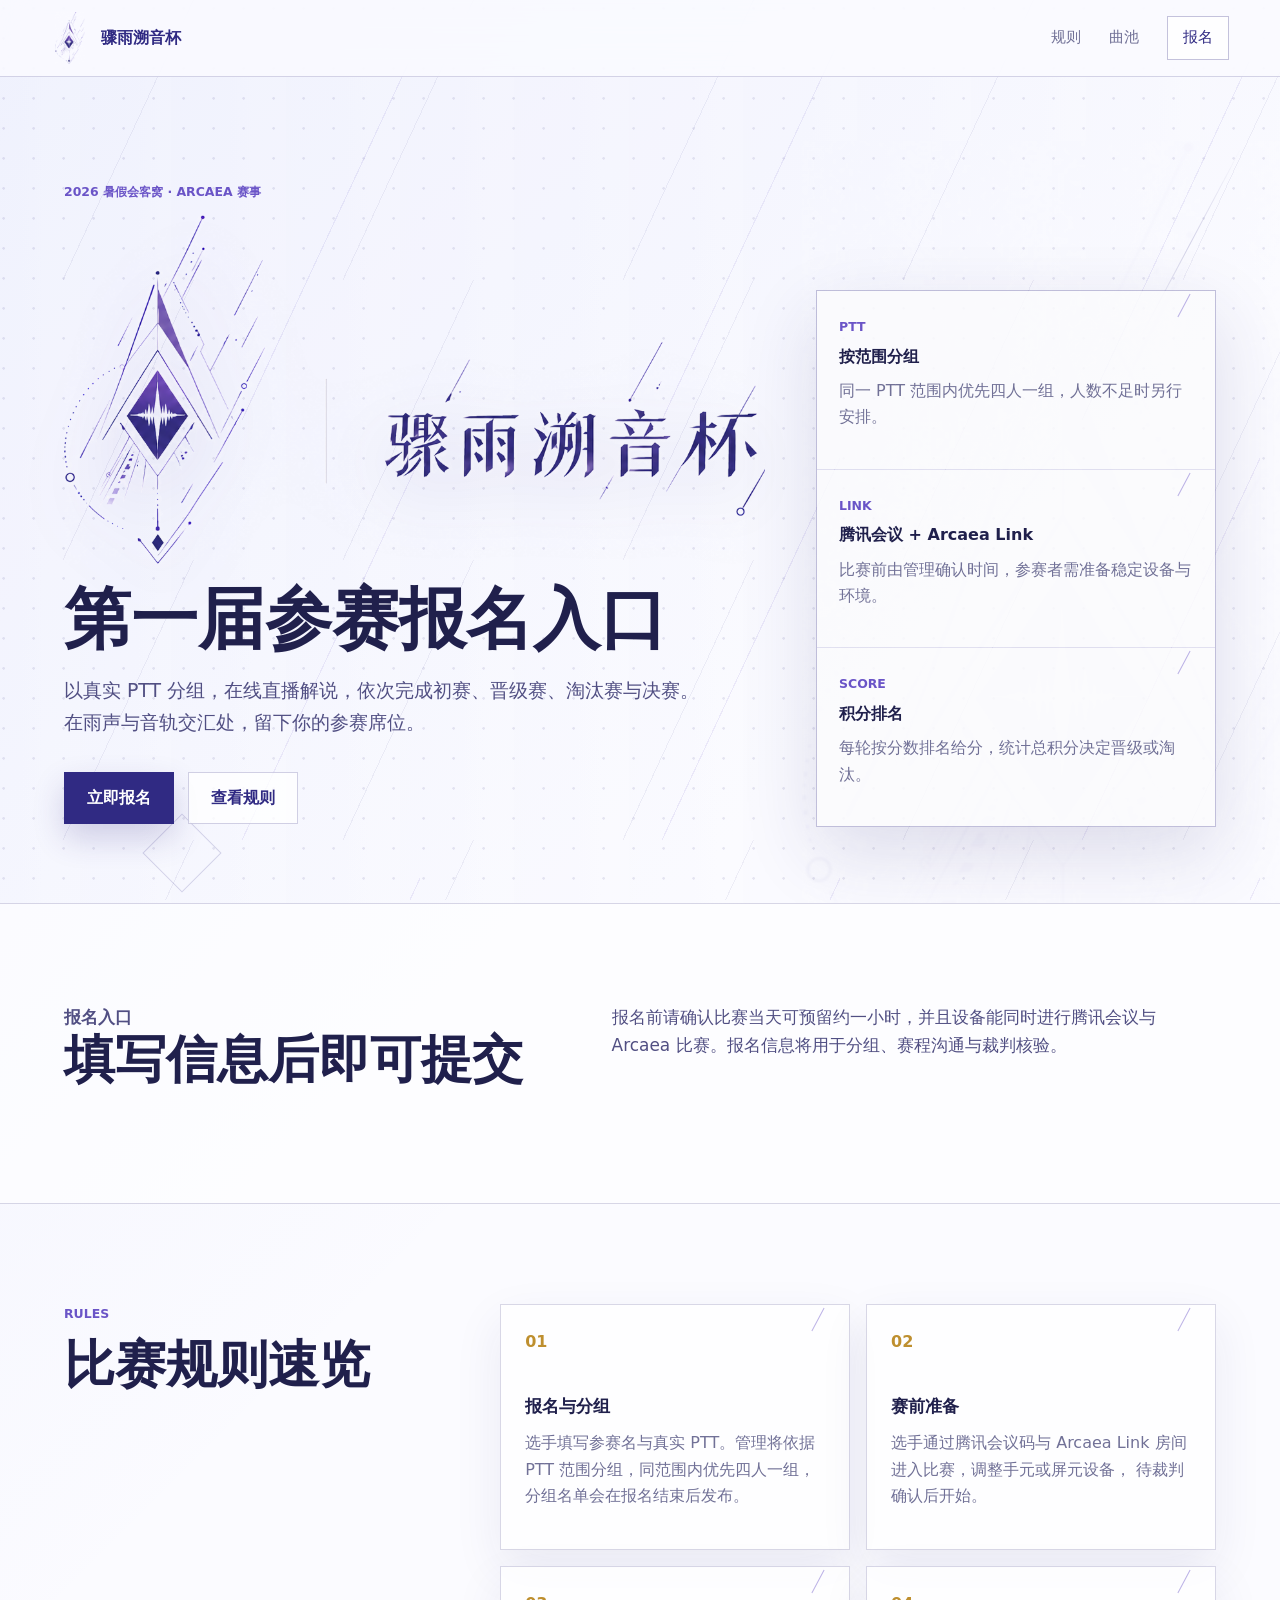
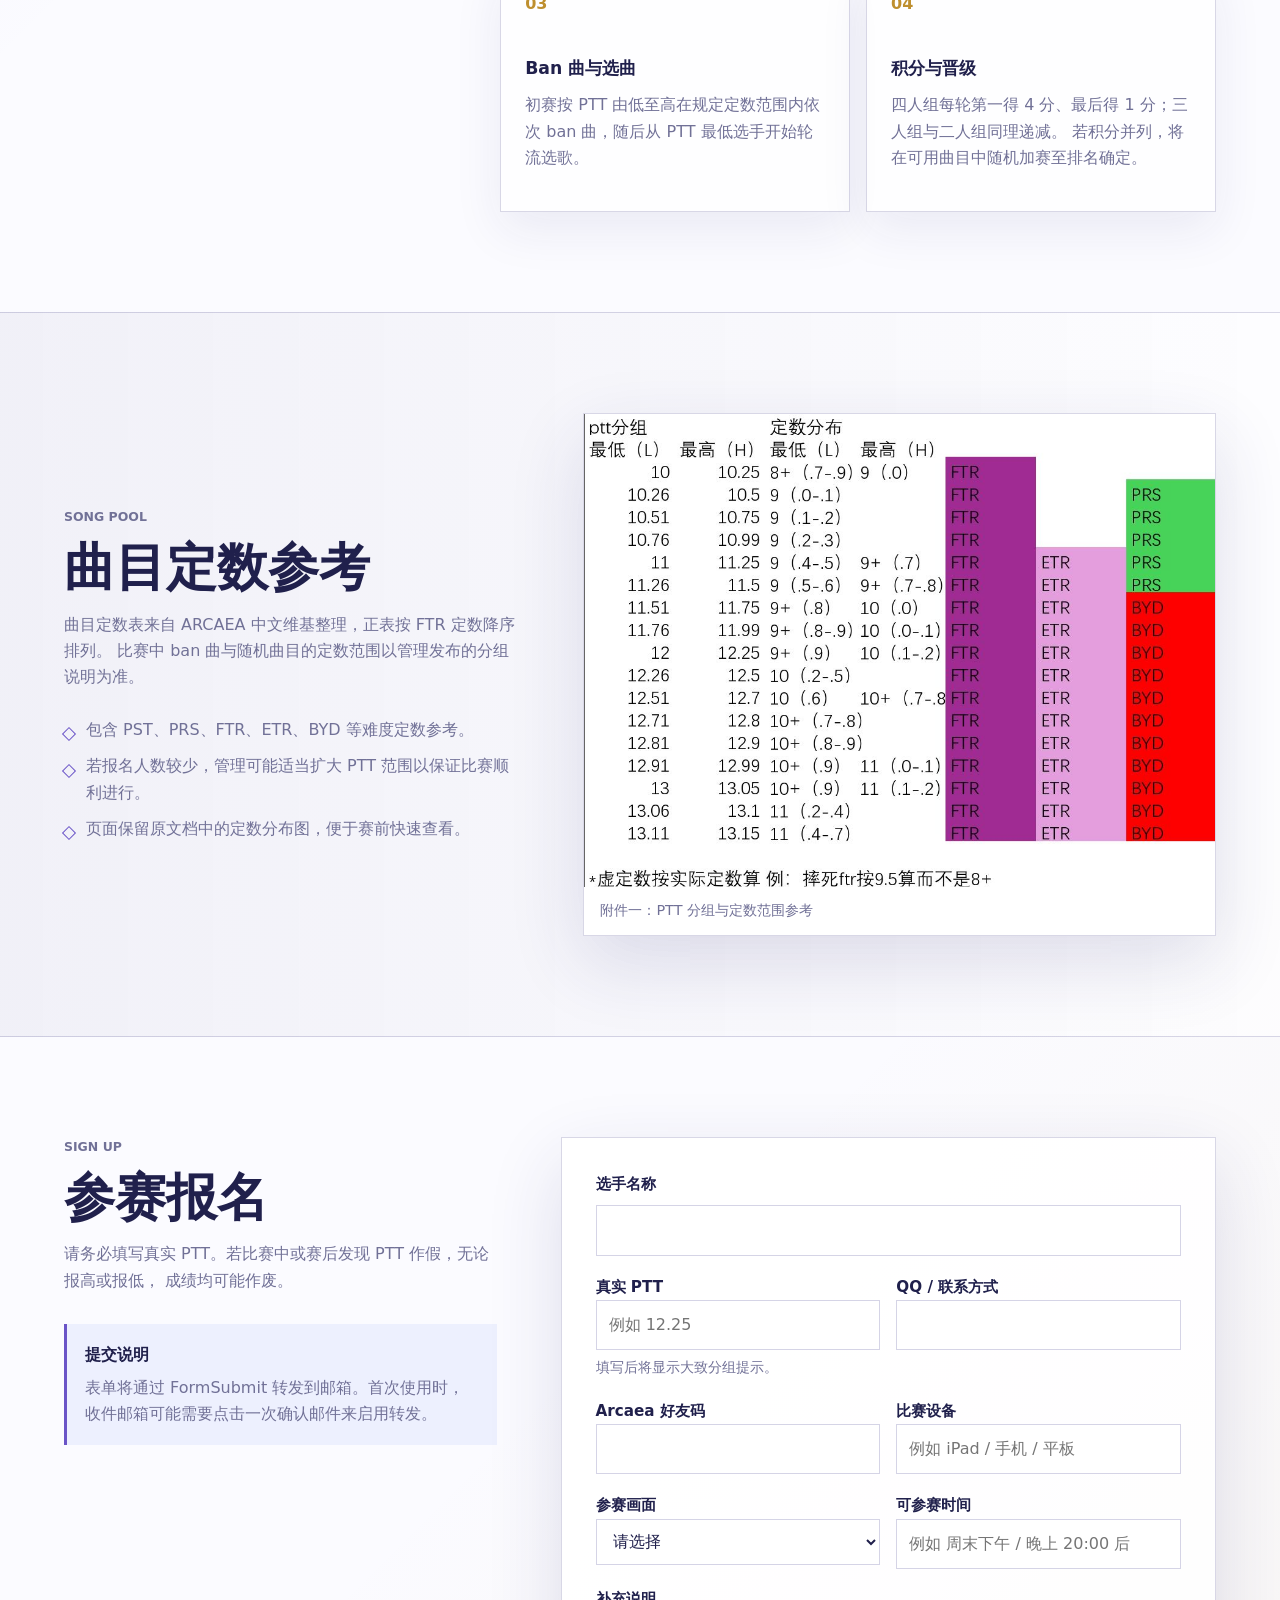
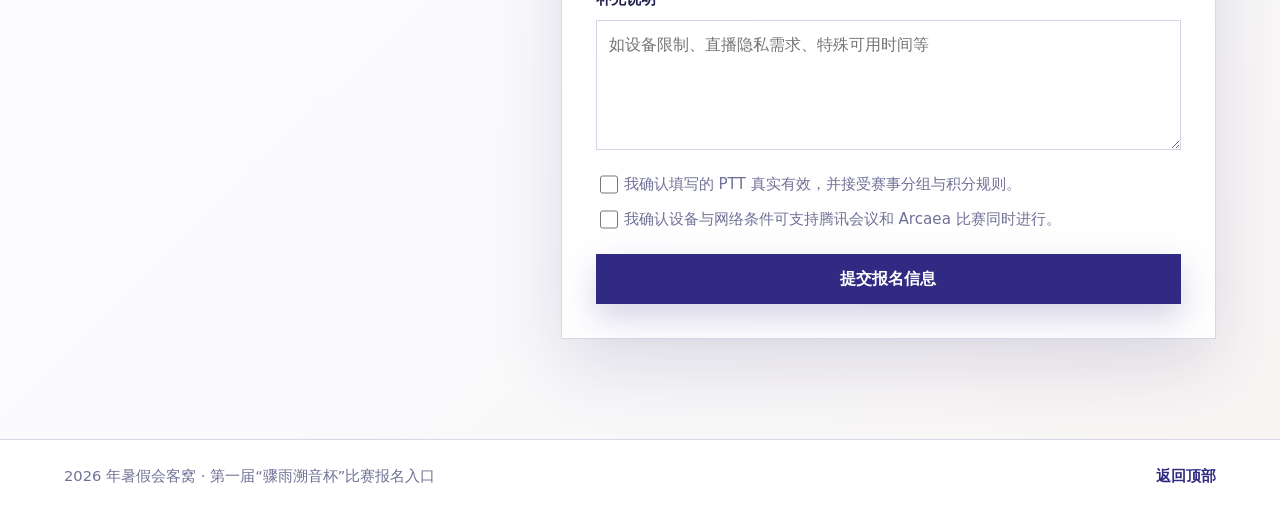
==== index.html @ 4cb79c32 "Build GitHub Pages signup site" ====
<!doctype html>
<html lang="zh-CN">
  <head>
    <meta charset="utf-8" />
    <meta name="viewport" content="width=device-width, initial-scale=1" />
    <meta
      name="description"
      content="2026 年暑假会客窝第一届“骤雨溯音杯”Arcaea 比赛报名入口与规则说明。"
    />
    <title>骤雨溯音杯 | 参赛报名</title>
    <link rel="icon" href="assets/logo-icon.png" />
    <link rel="stylesheet" href="styles.css" />
  </head>
  <body>
    <header class="site-header">
      <a class="brand" href="#top" aria-label="骤雨溯音杯首页">
        <img src="assets/logo-icon.png" alt="" />
        <span>骤雨溯音杯</span>
      </a>
      <nav class="nav" aria-label="页面导航">
        <a href="#rules">规则</a>
        <a href="#pool">曲池</a>
        <a class="nav-cta" href="#signup">报名</a>
      </nav>
    </header>

    <main id="top">
      <section class="hero">
        <div class="hero-backdrop" aria-hidden="true"></div>
        <div class="hero-content">
          <p class="eyebrow">2026 暑假会客窝 · Arcaea 赛事</p>
          <img class="hero-logo" src="assets/logo-main.png" alt="骤雨溯音杯" />
          <h1>第一届参赛报名入口</h1>
          <p class="hero-copy">
            以真实 PTT 分组，在线直播解说，依次完成初赛、晋级赛、淘汰赛与决赛。
            在雨声与音轨交汇处，留下你的参赛席位。
          </p>
          <div class="hero-actions">
            <a class="button primary" href="#signup">立即报名</a>
            <a class="button secondary" href="#rules">查看规则</a>
          </div>
        </div>
        <aside class="hero-panel" aria-label="赛事概要">
          <div>
            <span class="metric">PTT</span>
            <strong>按范围分组</strong>
            <p>同一 PTT 范围内优先四人一组，人数不足时另行安排。</p>
          </div>
          <div>
            <span class="metric">LINK</span>
            <strong>腾讯会议 + Arcaea Link</strong>
            <p>比赛前由管理确认时间，参赛者需准备稳定设备与环境。</p>
          </div>
          <div>
            <span class="metric">SCORE</span>
            <strong>积分排名</strong>
            <p>每轮按分数排名给分，统计总积分决定晋级或淘汰。</p>
          </div>
        </aside>
      </section>

      <section class="section intro" aria-labelledby="about-title">
        <div>
          <p class="section-kicker">报名入口</p>
          <h2 id="about-title">填写信息后即可提交</h2>
        </div>
        <p>
          报名前请确认比赛当天可预留约一小时，并且设备能同时进行腾讯会议与 Arcaea
          比赛。报名信息将用于分组、赛程沟通与裁判核验。
        </p>
      </section>

      <section class="section split" id="rules" aria-labelledby="rules-title">
        <div class="section-heading">
          <p class="section-kicker">Rules</p>
          <h2 id="rules-title">比赛规则速览</h2>
        </div>
        <div class="rule-grid">
          <article class="rule-item">
            <span>01</span>
            <h3>报名与分组</h3>
            <p>
              选手填写参赛名与真实 PTT。管理将依据 PTT 范围分组，同范围内优先四人一组，
              分组名单会在报名结束后发布。
            </p>
          </article>
          <article class="rule-item">
            <span>02</span>
            <h3>赛前准备</h3>
            <p>
              选手通过腾讯会议码与 Arcaea Link 房间进入比赛，调整手元或屏元设备，
              待裁判确认后开始。
            </p>
          </article>
          <article class="rule-item">
            <span>03</span>
            <h3>Ban 曲与选曲</h3>
            <p>
              初赛按 PTT 由低至高在规定定数范围内依次 ban 曲，随后从 PTT 最低选手开始轮流选歌。
            </p>
          </article>
          <article class="rule-item">
            <span>04</span>
            <h3>积分与晋级</h3>
            <p>
              四人组每轮第一得 4 分、最后得 1 分；三人组与二人组同理递减。
              若积分并列，将在可用曲目中随机加赛至排名确定。
            </p>
          </article>
        </div>
      </section>

      <section class="section pool" id="pool" aria-labelledby="pool-title">
        <div class="pool-copy">
          <p class="section-kicker">Song Pool</p>
          <h2 id="pool-title">曲目定数参考</h2>
          <p>
            曲目定数表来自 ARCAEA 中文维基整理，正表按 FTR 定数降序排列。
            比赛中 ban 曲与随机曲目的定数范围以管理发布的分组说明为准。
          </p>
          <ul class="check-list">
            <li>包含 PST、PRS、FTR、ETR、BYD 等难度定数参考。</li>
            <li>若报名人数较少，管理可能适当扩大 PTT 范围以保证比赛顺利进行。</li>
            <li>页面保留原文档中的定数分布图，便于赛前快速查看。</li>
          </ul>
        </div>
        <figure class="chart-frame">
          <img src="assets/rule-chart.jpeg" alt="骤雨溯音杯 PTT 分组与定数分布参考图" />
          <figcaption>附件一：PTT 分组与定数范围参考</figcaption>
        </figure>
      </section>

      <section class="signup-section" id="signup" aria-labelledby="signup-title">
        <div class="signup-copy">
          <p class="section-kicker">Sign Up</p>
          <h2 id="signup-title">参赛报名</h2>
          <p>
            请务必填写真实 PTT。若比赛中或赛后发现 PTT 作假，无论报高或报低，
            成绩均可能作废。
          </p>
          <div class="notice">
            <strong>提交说明</strong>
            <p>
              表单将通过 FormSubmit 转发到邮箱。首次使用时，收件邮箱可能需要点击一次确认邮件来启用转发。
            </p>
          </div>
        </div>

        <form
          class="signup-form"
          action="https://formsubmit.co/kitaresource.com@gmail.com"
          method="POST"
        >
          <input type="hidden" name="_subject" value="骤雨溯音杯参赛报名" />
          <input type="hidden" name="_template" value="table" />
          <input type="hidden" name="_captcha" value="false" />
          <input id="nextUrl" type="hidden" name="_next" value="" />

          <div class="form-row">
            <label for="playerName">选手名称</label>
            <input id="playerName" name="选手名称" autocomplete="nickname" required />
          </div>

          <div class="form-row two-cols">
            <div>
              <label for="ptt">真实 PTT</label>
              <input
                id="ptt"
                name="真实PTT"
                type="number"
                step="0.01"
                min="0"
                max="13"
                placeholder="例如 12.25"
                required
              />
              <p class="field-hint" id="pttHint">填写后将显示大致分组提示。</p>
            </div>
            <div>
              <label for="qq">QQ / 联系方式</label>
              <input id="qq" name="联系方式" autocomplete="tel" required />
            </div>
          </div>

          <div class="form-row two-cols">
            <div>
              <label for="friendCode">Arcaea 好友码</label>
              <input id="friendCode" name="Arcaea好友码" inputmode="numeric" />
            </div>
            <div>
              <label for="device">比赛设备</label>
              <input id="device" name="比赛设备" placeholder="例如 iPad / 手机 / 平板" required />
            </div>
          </div>

          <div class="form-row two-cols">
            <div>
              <label for="capture">参赛画面</label>
              <select id="capture" name="参赛画面" required>
                <option value="">请选择</option>
                <option>手元</option>
                <option>屏元</option>
                <option>手元 + 屏元</option>
                <option>其他</option>
              </select>
            </div>
            <div>
              <label for="availability">可参赛时间</label>
              <input
                id="availability"
                name="可参赛时间"
                placeholder="例如 周末下午 / 晚上 20:00 后"
                required
              />
            </div>
          </div>

          <div class="form-row">
            <label for="message">补充说明</label>
            <textarea
              id="message"
              name="补充说明"
              rows="4"
              placeholder="如设备限制、直播隐私需求、特殊可用时间等"
            ></textarea>
          </div>

          <div class="agreements">
            <label>
              <input type="checkbox" name="确认真实PTT" required />
              <span>我确认填写的 PTT 真实有效，并接受赛事分组与积分规则。</span>
            </label>
            <label>
              <input type="checkbox" name="确认设备条件" required />
              <span>我确认设备与网络条件可支持腾讯会议和 Arcaea 比赛同时进行。</span>
            </label>
          </div>

          <button class="submit-button" type="submit">提交报名信息</button>
        </form>
      </section>
    </main>

    <footer class="footer">
      <p>2026 年暑假会客窝 · 第一届“骤雨溯音杯”比赛报名入口</p>
      <a href="#top">返回顶部</a>
    </footer>

    <script src="script.js"></script>
  </body>
</html>
---- styles.css ----
:root {
  color-scheme: light;
  --paper: #fbfbff;
  --paper-deep: #f1f1fb;
  --ink: #20204c;
  --ink-soft: #514f83;
  --muted: #717197;
  --line: rgba(42, 38, 119, 0.18);
  --violet: #302a83;
  --violet-2: #6a54c7;
  --blue: #536ee8;
  --cyan: #6fb8ff;
  --gold: #be8f2f;
  --white: #ffffff;
  --shadow: 0 26px 70px rgba(45, 40, 110, 0.14);
}

* {
  box-sizing: border-box;
}

html {
  scroll-behavior: smooth;
}

body {
  margin: 0;
  background:
    linear-gradient(135deg, rgba(83, 110, 232, 0.08), transparent 34%),
    linear-gradient(315deg, rgba(190, 143, 47, 0.06), transparent 30%),
    var(--paper);
  color: var(--ink);
  font-family:
    Inter, ui-sans-serif, system-ui, -apple-system, BlinkMacSystemFont, "Segoe UI",
    "Microsoft YaHei", sans-serif;
  line-height: 1.65;
}

body::before {
  content: "";
  position: fixed;
  inset: 0;
  z-index: -2;
  background-image:
    linear-gradient(115deg, transparent 0 47%, rgba(48, 42, 131, 0.08) 47% 47.25%, transparent 47.25%),
    linear-gradient(115deg, transparent 0 71%, rgba(106, 84, 199, 0.12) 71% 71.2%, transparent 71.2%),
    radial-gradient(circle at 12% 28%, rgba(48, 42, 131, 0.12) 0 1px, transparent 1.6px);
  background-size: 280px 280px, 420px 420px, 30px 30px;
  pointer-events: none;
}

a {
  color: inherit;
  text-decoration: none;
}

img {
  display: block;
  max-width: 100%;
}

.site-header {
  position: sticky;
  top: 0;
  z-index: 20;
  display: flex;
  align-items: center;
  justify-content: space-between;
  gap: 20px;
  min-height: 74px;
  padding: 12px clamp(18px, 4vw, 58px);
  border-bottom: 1px solid var(--line);
  background: rgba(251, 251, 255, 0.84);
  backdrop-filter: blur(18px);
}

.brand,
.nav,
.hero-actions,
.footer {
  display: flex;
  align-items: center;
}

.brand {
  gap: 12px;
  font-weight: 800;
  color: var(--violet);
}

.brand img {
  width: 38px;
  height: 52px;
  object-fit: contain;
}

.nav {
  gap: clamp(14px, 3vw, 28px);
  color: var(--muted);
  font-size: 0.95rem;
}

.nav a {
  transition:
    color 160ms ease,
    border-color 160ms ease;
}

.nav a:hover {
  color: var(--violet);
}

.nav-cta {
  padding: 8px 15px;
  border: 1px solid rgba(48, 42, 131, 0.28);
  color: var(--violet);
  background: rgba(255, 255, 255, 0.62);
}

.hero {
  position: relative;
  display: grid;
  grid-template-columns: minmax(0, 1fr) minmax(280px, 400px);
  gap: clamp(24px, 4vw, 56px);
  min-height: calc(100vh - 74px);
  padding: clamp(54px, 8vw, 104px) clamp(18px, 5vw, 76px) clamp(42px, 7vw, 76px);
  overflow: hidden;
}

.hero::before,
.hero::after {
  content: "";
  position: absolute;
  pointer-events: none;
}

.hero::before {
  right: 7vw;
  top: 58px;
  width: 1px;
  height: 220px;
  background: linear-gradient(transparent, rgba(48, 42, 131, 0.24), transparent);
  transform: rotate(28deg);
}

.hero::after {
  left: 12vw;
  bottom: 22px;
  width: 54px;
  height: 54px;
  border: 1px solid rgba(48, 42, 131, 0.18);
  transform: rotate(45deg);
}

.hero-backdrop {
  position: absolute;
  inset: 0;
  background:
    linear-gradient(90deg, rgba(251, 251, 255, 0.72), rgba(251, 251, 255, 0.94)),
    url("assets/logo-icon.png");
  background-repeat: no-repeat;
  background-size: auto, min(46vw, 560px);
  background-position: center, right -82px top 64px;
  opacity: 0.2;
}

.hero-content,
.hero-panel {
  position: relative;
  z-index: 1;
}

.hero-content {
  align-self: center;
  max-width: 880px;
}

.hero-logo {
  width: min(720px, 100%);
  margin: 10px 0 22px;
  filter: drop-shadow(0 20px 34px rgba(48, 42, 131, 0.12));
}

.eyebrow,
.section-kicker,
.metric {
  color: var(--violet-2);
  font-size: 0.78rem;
  font-weight: 800;
  letter-spacing: 0;
  text-transform: uppercase;
}

h1,
h2,
h3,
p {
  margin-top: 0;
}

h1 {
  max-width: 900px;
  margin-bottom: 22px;
  color: var(--ink);
  font-size: clamp(2.45rem, 5.2vw, 5rem);
  line-height: 1.02;
  letter-spacing: 0;
}

h2 {
  margin-bottom: 16px;
  color: var(--ink);
  font-size: clamp(2rem, 4vw, 3.25rem);
  line-height: 1.08;
  letter-spacing: 0;
}

h3 {
  margin-bottom: 10px;
  color: var(--ink);
  font-size: 1.08rem;
}

.hero-copy {
  max-width: 650px;
  color: var(--ink-soft);
  font-size: clamp(1rem, 2vw, 1.18rem);
}

.hero-actions {
  flex-wrap: wrap;
  gap: 14px;
  margin-top: 34px;
}

.button,
.submit-button {
  display: inline-flex;
  align-items: center;
  justify-content: center;
  min-height: 48px;
  padding: 12px 22px;
  border: 1px solid transparent;
  font: inherit;
  font-weight: 800;
  cursor: pointer;
}

.button.primary,
.submit-button {
  background: var(--violet);
  color: var(--white);
  box-shadow: 0 14px 32px rgba(48, 42, 131, 0.2);
}

.button.secondary {
  border-color: rgba(48, 42, 131, 0.22);
  color: var(--violet);
  background: rgba(255, 255, 255, 0.78);
}

.hero-panel {
  align-self: end;
  display: grid;
  gap: 1px;
  overflow: hidden;
  border: 1px solid var(--line);
  background: rgba(48, 42, 131, 0.12);
  box-shadow: var(--shadow);
}

.hero-panel div {
  position: relative;
  padding: 22px;
  background: rgba(255, 255, 255, 0.84);
}

.hero-panel div::after,
.rule-item::after {
  content: "";
  position: absolute;
  right: 18px;
  top: 14px;
  width: 26px;
  height: 1px;
  background: var(--violet-2);
  transform: rotate(118deg);
  opacity: 0.45;
}

.hero-panel strong {
  display: block;
  margin: 4px 0 8px;
}

.hero-panel p,
.rule-item p,
.pool-copy p,
.signup-copy p,
.intro p,
.footer {
  color: var(--muted);
}

.section,
.signup-section {
  padding: clamp(56px, 8vw, 100px) clamp(18px, 5vw, 76px);
}

.intro {
  display: grid;
  grid-template-columns: minmax(220px, 0.8fr) minmax(280px, 1fr);
  gap: clamp(24px, 5vw, 72px);
  align-items: start;
  border-top: 1px solid var(--line);
  border-bottom: 1px solid var(--line);
  background: rgba(255, 255, 255, 0.58);
}

.intro p {
  max-width: 760px;
  margin-bottom: 0;
  color: var(--ink-soft);
  font-size: 1.06rem;
}

.split {
  display: grid;
  grid-template-columns: minmax(220px, 0.52fr) minmax(300px, 1fr);
  gap: clamp(28px, 5vw, 70px);
}

.section-heading {
  position: sticky;
  top: 102px;
  align-self: start;
}

.rule-grid {
  display: grid;
  grid-template-columns: repeat(2, minmax(0, 1fr));
  gap: 16px;
}

.rule-item {
  position: relative;
  min-height: 220px;
  padding: 24px;
  border: 1px solid var(--line);
  background: rgba(255, 255, 255, 0.78);
  box-shadow: 0 18px 46px rgba(42, 38, 119, 0.08);
}

.rule-item span {
  display: inline-block;
  margin-bottom: 36px;
  color: var(--gold);
  font-weight: 900;
}

.pool {
  display: grid;
  grid-template-columns: minmax(260px, 0.72fr) minmax(320px, 1fr);
  gap: clamp(28px, 5vw, 70px);
  align-items: center;
  border-block: 1px solid var(--line);
  background:
    linear-gradient(90deg, rgba(48, 42, 131, 0.06), transparent),
    rgba(255, 255, 255, 0.52);
}

.check-list {
  display: grid;
  gap: 10px;
  margin: 26px 0 0;
  padding: 0;
  list-style: none;
}

.check-list li {
  position: relative;
  padding-left: 22px;
  color: var(--muted);
}

.check-list li::before {
  content: "";
  position: absolute;
  top: 0.78em;
  left: 0;
  width: 8px;
  height: 8px;
  border: 1px solid var(--violet-2);
  transform: rotate(45deg);
}

.chart-frame {
  margin: 0;
  border: 1px solid var(--line);
  background: var(--white);
  box-shadow: var(--shadow);
}

.chart-frame img {
  width: 100%;
  aspect-ratio: 4 / 3;
  object-fit: cover;
}

.chart-frame figcaption {
  padding: 12px 16px;
  color: var(--muted);
  font-size: 0.9rem;
}

.signup-section {
  display: grid;
  grid-template-columns: minmax(260px, 0.66fr) minmax(320px, 1fr);
  gap: clamp(28px, 5vw, 70px);
  align-items: start;
}

.signup-copy {
  position: sticky;
  top: 102px;
}

.notice {
  margin-top: 30px;
  padding: 18px;
  border-left: 3px solid var(--violet-2);
  background: rgba(83, 110, 232, 0.08);
}

.notice p {
  margin: 6px 0 0;
}

.signup-form {
  display: grid;
  gap: 18px;
  padding: clamp(20px, 4vw, 34px);
  border: 1px solid var(--line);
  background: rgba(255, 255, 255, 0.86);
  box-shadow: var(--shadow);
}

.form-row {
  display: grid;
  gap: 8px;
}

.two-cols {
  grid-template-columns: repeat(2, minmax(0, 1fr));
  gap: 16px;
}

label {
  color: var(--ink);
  font-size: 0.95rem;
  font-weight: 800;
}

input,
select,
textarea {
  width: 100%;
  min-height: 46px;
  border: 1px solid rgba(48, 42, 131, 0.2);
  background: rgba(255, 255, 255, 0.84);
  color: var(--ink);
  font: inherit;
  padding: 11px 12px;
  outline: none;
  border-radius: 0;
}

textarea {
  resize: vertical;
}

input:focus,
select:focus,
textarea:focus {
  border-color: var(--violet-2);
  box-shadow: 0 0 0 3px rgba(106, 84, 199, 0.13);
}

.field-hint {
  margin: 6px 0 0;
  min-height: 22px;
  color: var(--muted);
  font-size: 0.88rem;
}

.agreements {
  display: grid;
  gap: 10px;
  padding: 4px 0;
}

.agreements label {
  display: grid;
  grid-template-columns: 18px minmax(0, 1fr);
  gap: 10px;
  color: var(--muted);
  font-weight: 500;
}

.agreements input {
  min-height: 18px;
  margin-top: 3px;
  accent-color: var(--violet);
}

.submit-button {
  width: 100%;
  border: 0;
}

.footer {
  justify-content: space-between;
  gap: 20px;
  padding: 24px clamp(18px, 5vw, 76px);
  border-top: 1px solid var(--line);
  background: var(--white);
  font-size: 0.92rem;
}

.footer p {
  margin: 0;
}

.footer a {
  color: var(--violet);
  font-weight: 800;
}

@media (max-width: 900px) {
  .hero,
  .intro,
  .split,
  .pool,
  .signup-section {
    grid-template-columns: 1fr;
  }

  .hero {
    min-height: auto;
  }

  .section-heading,
  .signup-copy {
    position: static;
  }
}

@media (max-width: 640px) {
  .site-header {
    align-items: flex-start;
    flex-direction: column;
  }

  .nav {
    width: 100%;
    justify-content: space-between;
  }

  .rule-grid,
  .two-cols {
    grid-template-columns: 1fr;
  }

  .hero-logo {
    width: 100%;
    max-width: 520px;
  }

  h1 {
    font-size: 2.55rem;
  }

  .footer {
    align-items: flex-start;
    flex-direction: column;
  }
}
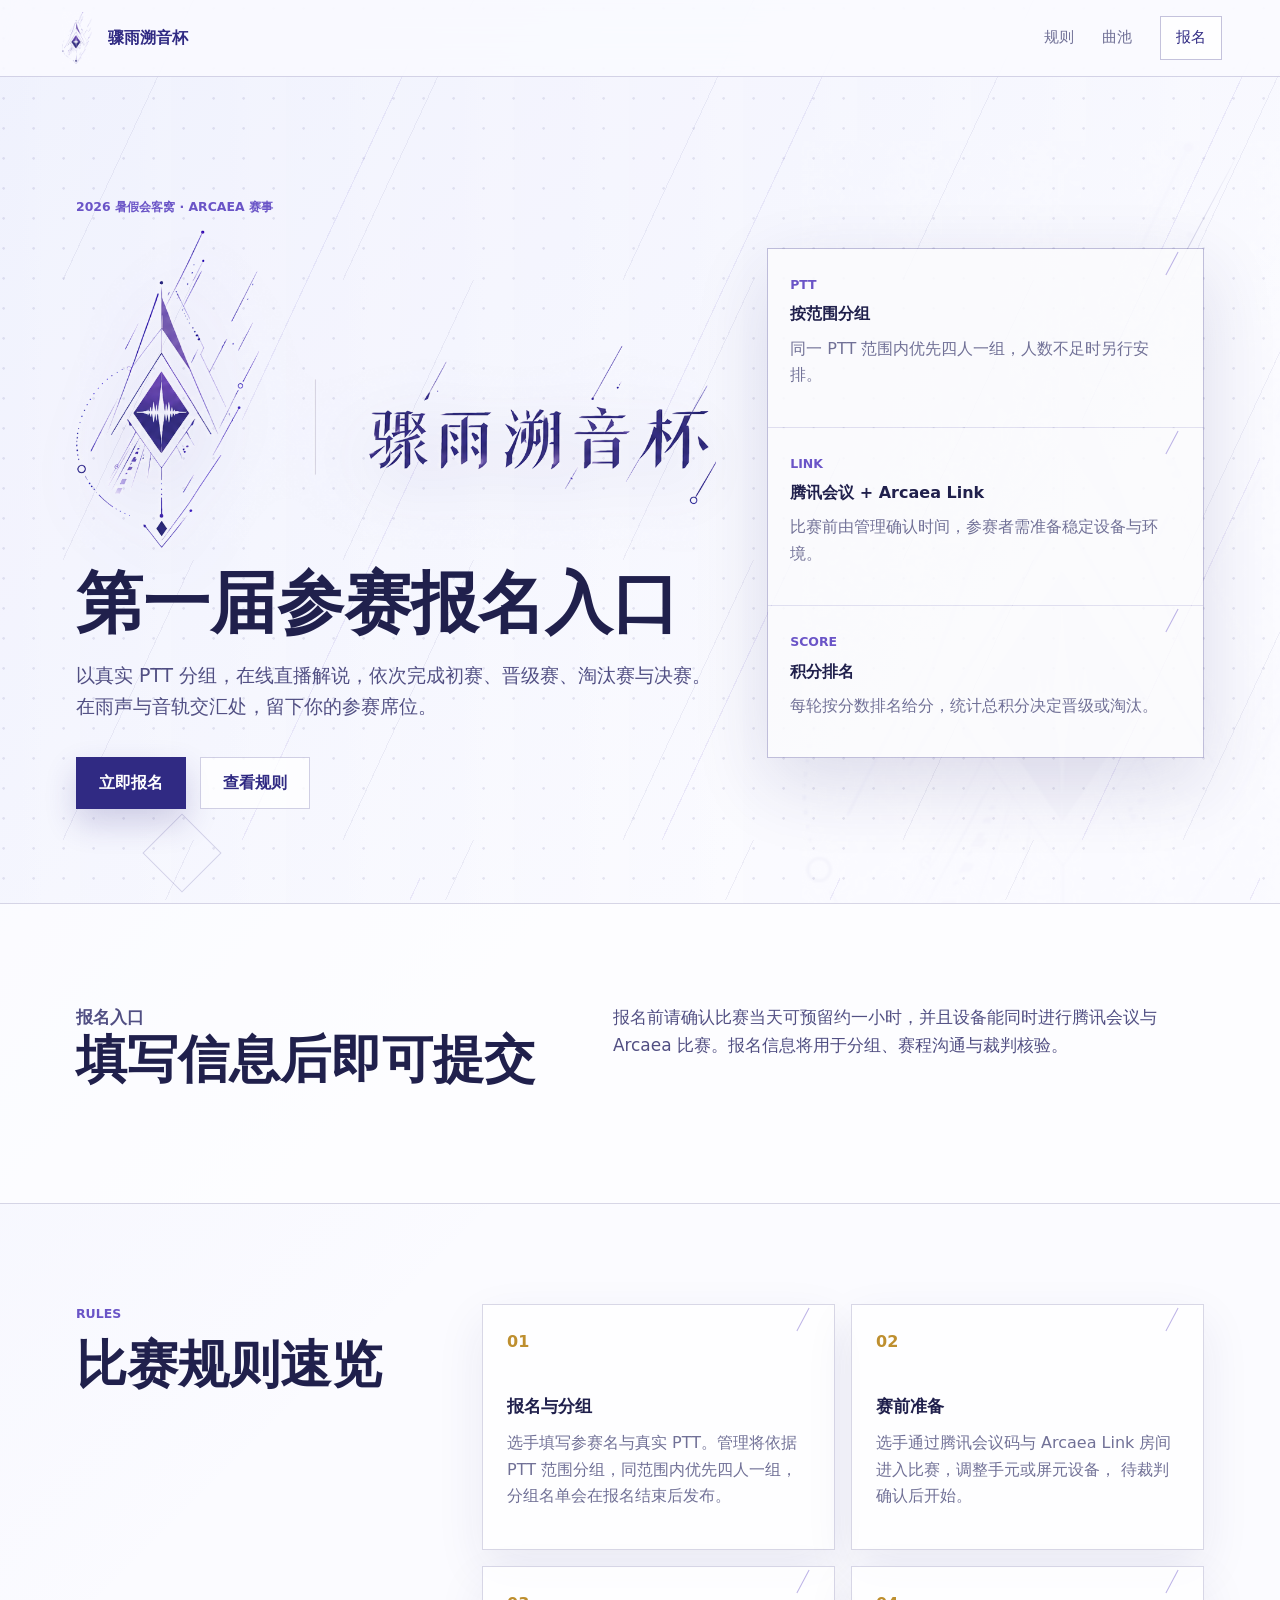
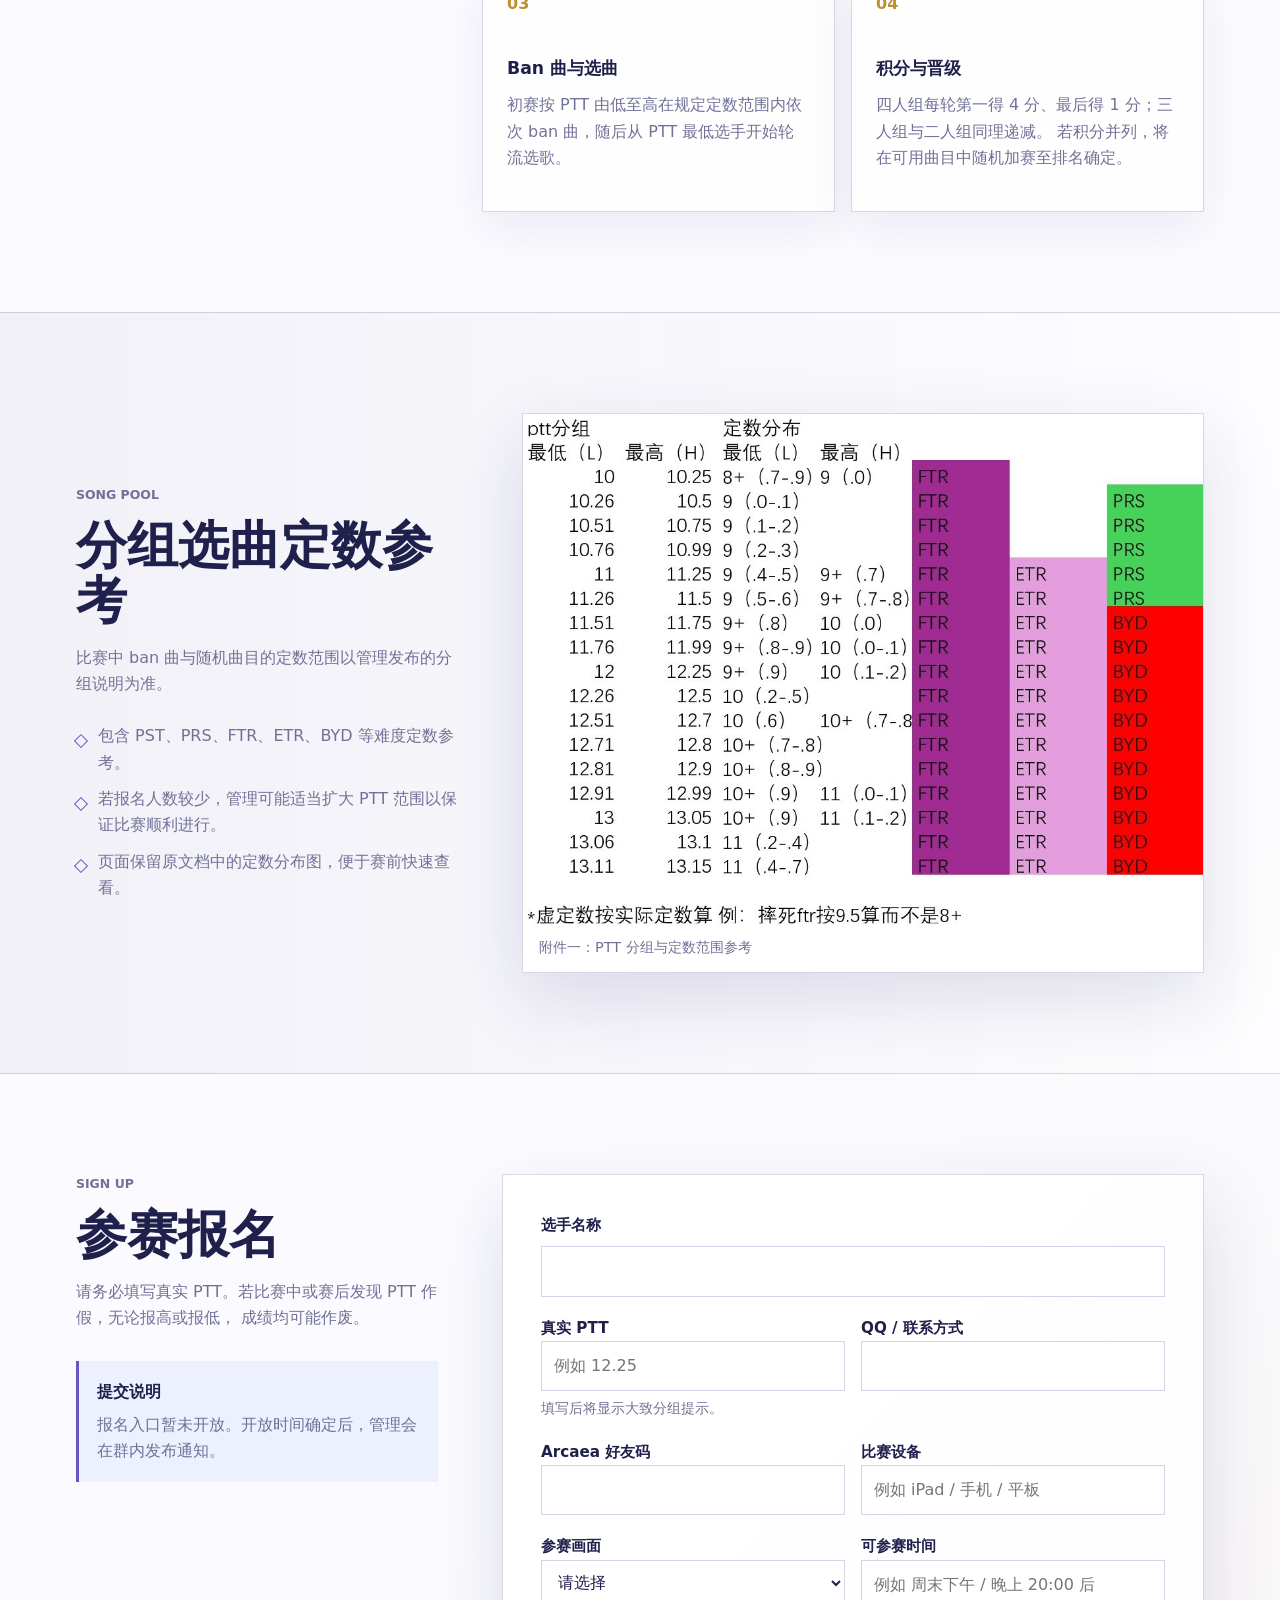
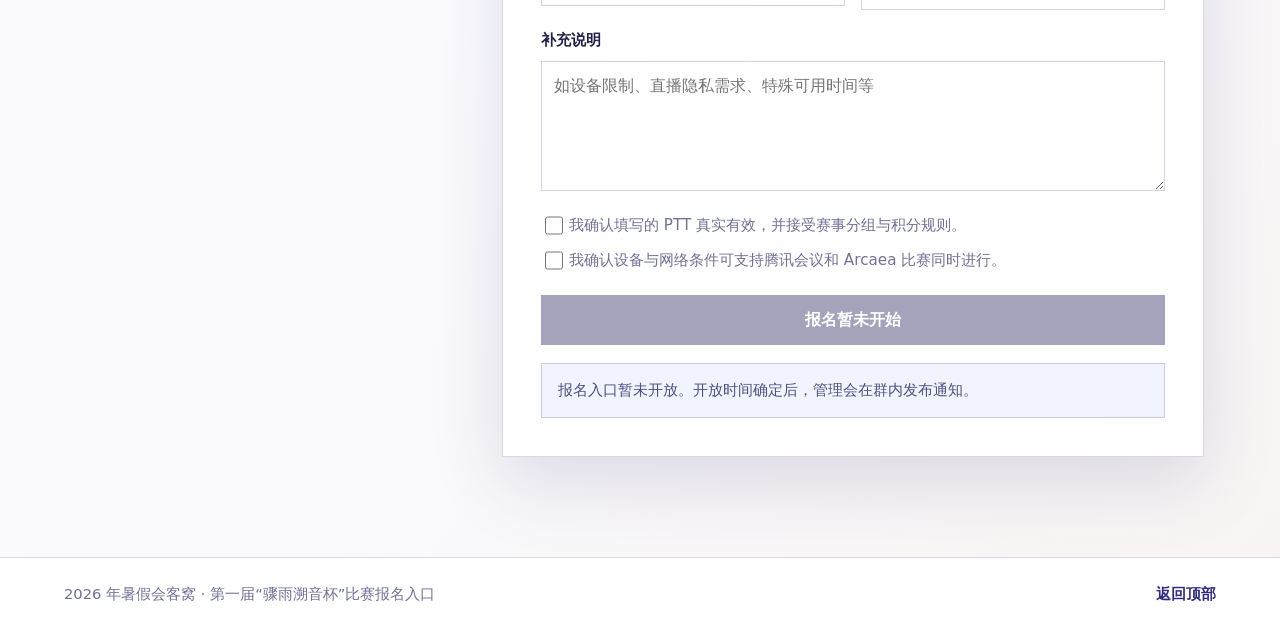
==== commit af8cc311: "Pause signup form" ====
--- a/index.html
+++ b/index.html
@@ -113,9 +113,8 @@
       <section class="section pool" id="pool" aria-labelledby="pool-title">
         <div class="pool-copy">
           <p class="section-kicker">Song Pool</p>
-          <h2 id="pool-title">曲目定数参考</h2>
+          <h2 id="pool-title">分组选曲定数参考</h2>
           <p>
-            曲目定数表来自 ARCAEA 中文维基整理，正表按 FTR 定数降序排列。
             比赛中 ban 曲与随机曲目的定数范围以管理发布的分组说明为准。
           </p>
           <ul class="check-list">
@@ -141,20 +140,16 @@
           <div class="notice">
             <strong>提交说明</strong>
             <p>
-              表单将通过 FormSubmit 转发到邮箱。首次使用时，收件邮箱可能需要点击一次确认邮件来启用转发。
+              报名入口暂未开放。开放时间确定后，管理会在群内发布通知。
             </p>
           </div>
         </div>
 
         <form
           class="signup-form"
-          action="https://formsubmit.co/kitaresource.com@gmail.com"
           method="POST"
+          aria-disabled="true"
         >
-          <input type="hidden" name="_subject" value="骤雨溯音杯参赛报名" />
-          <input type="hidden" name="_template" value="table" />
-          <input type="hidden" name="_captcha" value="false" />
-          <input id="nextUrl" type="hidden" name="_next" value="" />
 
           <div class="form-row">
             <label for="playerName">选手名称</label>
@@ -236,7 +231,10 @@
             </label>
           </div>
 
-          <button class="submit-button" type="submit">提交报名信息</button>
+          <button class="submit-button is-disabled" type="button" disabled>报名暂未开始</button>
+          <div class="form-status show" role="status" aria-live="polite">
+            报名入口暂未开放。开放时间确定后，管理会在群内发布通知。
+          </div>
         </form>
       </section>
     </main>
--- a/styles.css
+++ b/styles.css
@@ -518,6 +518,92 @@
   border: 0;
 }
 
+.submit-button:disabled {
+  cursor: not-allowed;
+  opacity: 0.78;
+}
+
+.submit-button.is-disabled {
+  background: #8b89a8;
+  box-shadow: none;
+}
+
+.form-status {
+  display: none;
+  padding: 14px 16px;
+  border: 1px solid rgba(48, 42, 131, 0.2);
+  background: rgba(83, 110, 232, 0.08);
+  color: var(--ink-soft);
+  font-size: 0.92rem;
+}
+
+.form-status.show {
+  display: block;
+}
+
+.form-status.success {
+  border-color: rgba(44, 137, 88, 0.24);
+  background: rgba(82, 174, 118, 0.1);
+  color: #255b3d;
+}
+
+.form-status.error {
+  border-color: rgba(190, 143, 47, 0.32);
+  background: rgba(190, 143, 47, 0.1);
+}
+
+.form-status a {
+  color: var(--violet);
+  font-weight: 800;
+  text-decoration: underline;
+  text-underline-offset: 3px;
+}
+
+@media (min-width: 1180px) {
+  .site-header {
+    padding-inline: max(58px, calc((100vw - 1360px) / 2 + 58px));
+  }
+
+  .hero,
+  .section,
+  .signup-section {
+    padding-left: max(76px, calc((100vw - 1360px) / 2 + 76px));
+    padding-right: max(76px, calc((100vw - 1360px) / 2 + 76px));
+  }
+
+  .hero {
+    grid-template-columns: minmax(640px, 1.08fr) minmax(380px, 460px);
+    align-items: center;
+  }
+
+  .hero-panel {
+    align-self: center;
+  }
+
+  .split {
+    grid-template-columns: minmax(300px, 420px) minmax(680px, 860px);
+    justify-content: center;
+  }
+
+  .pool {
+    grid-template-columns: minmax(340px, 430px) minmax(640px, 820px);
+    justify-content: center;
+  }
+
+  .signup-section {
+    grid-template-columns: minmax(320px, 420px) minmax(660px, 820px);
+    justify-content: center;
+  }
+
+  .signup-form {
+    padding: 38px;
+  }
+
+  .footer {
+    padding-inline: max(76px, calc((100vw - 1360px) / 2 + 76px));
+  }
+}
+
 .footer {
   justify-content: space-between;
   gap: 20px;
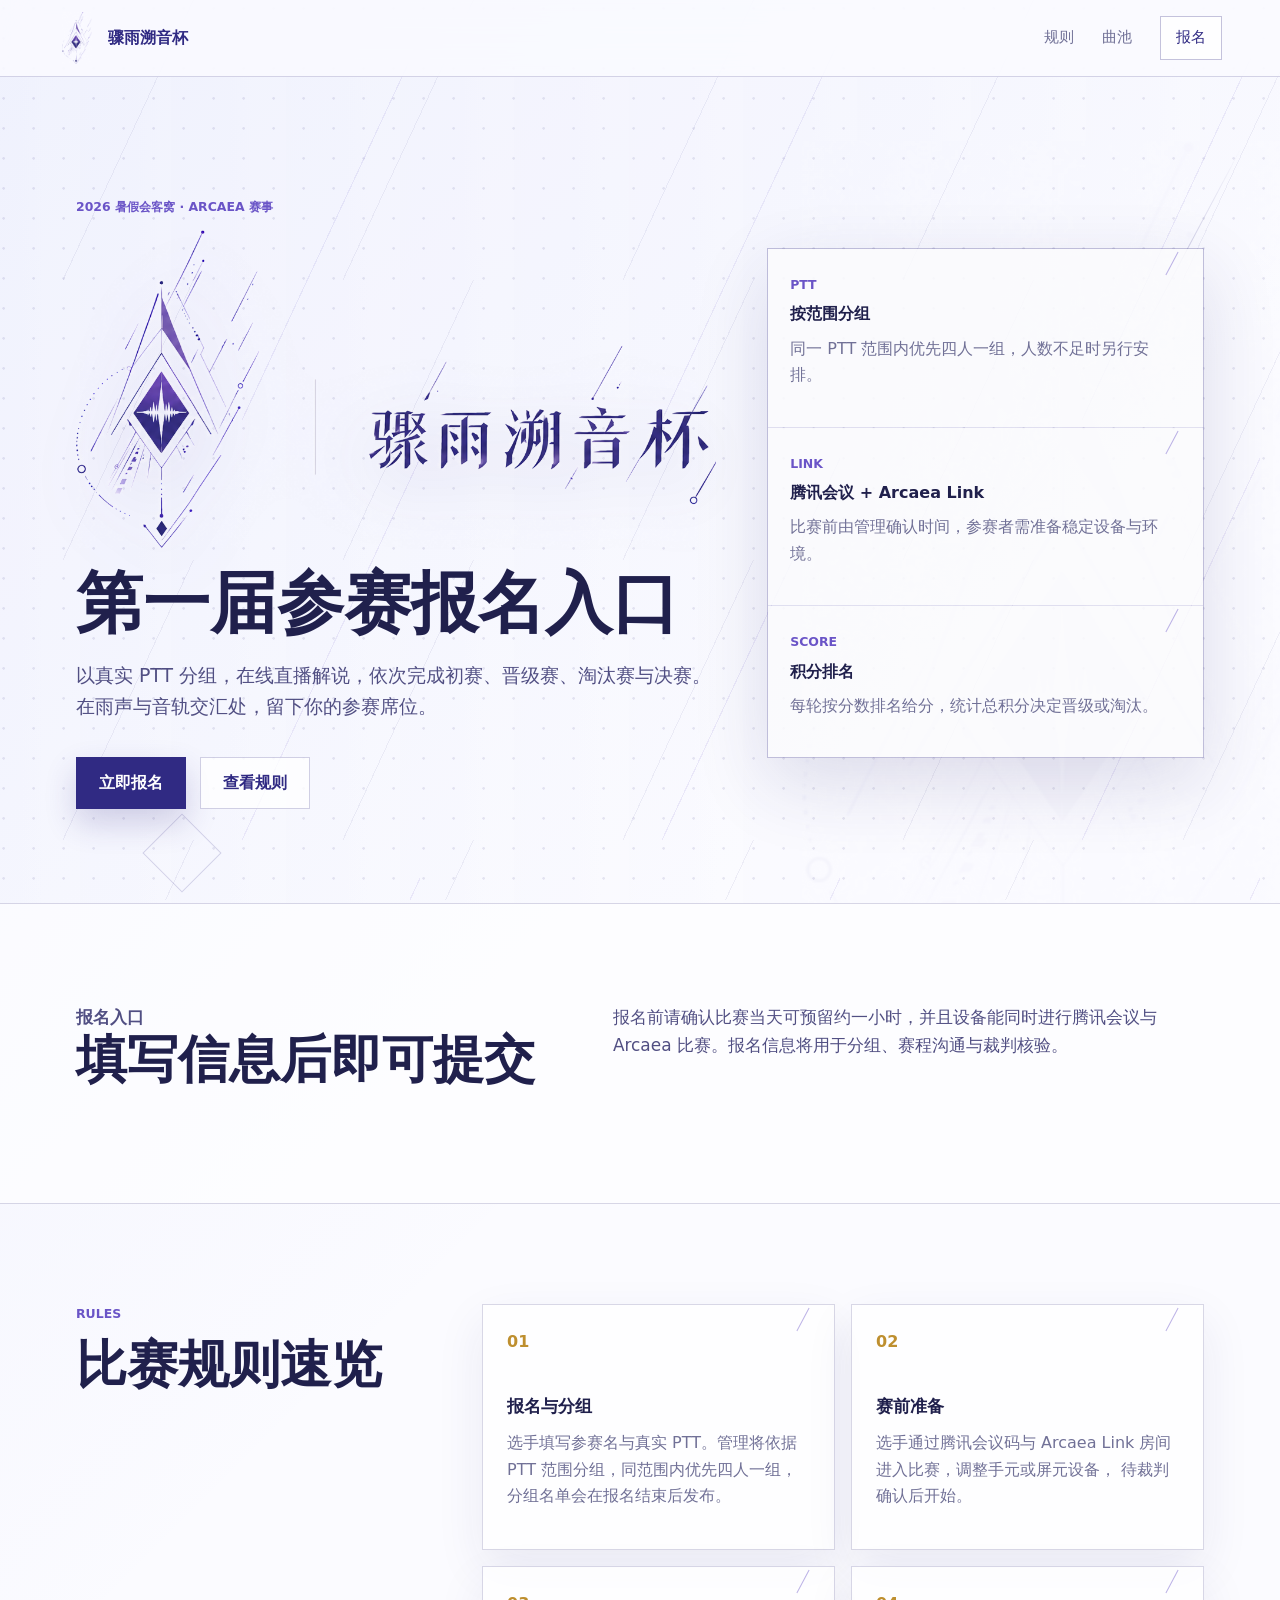
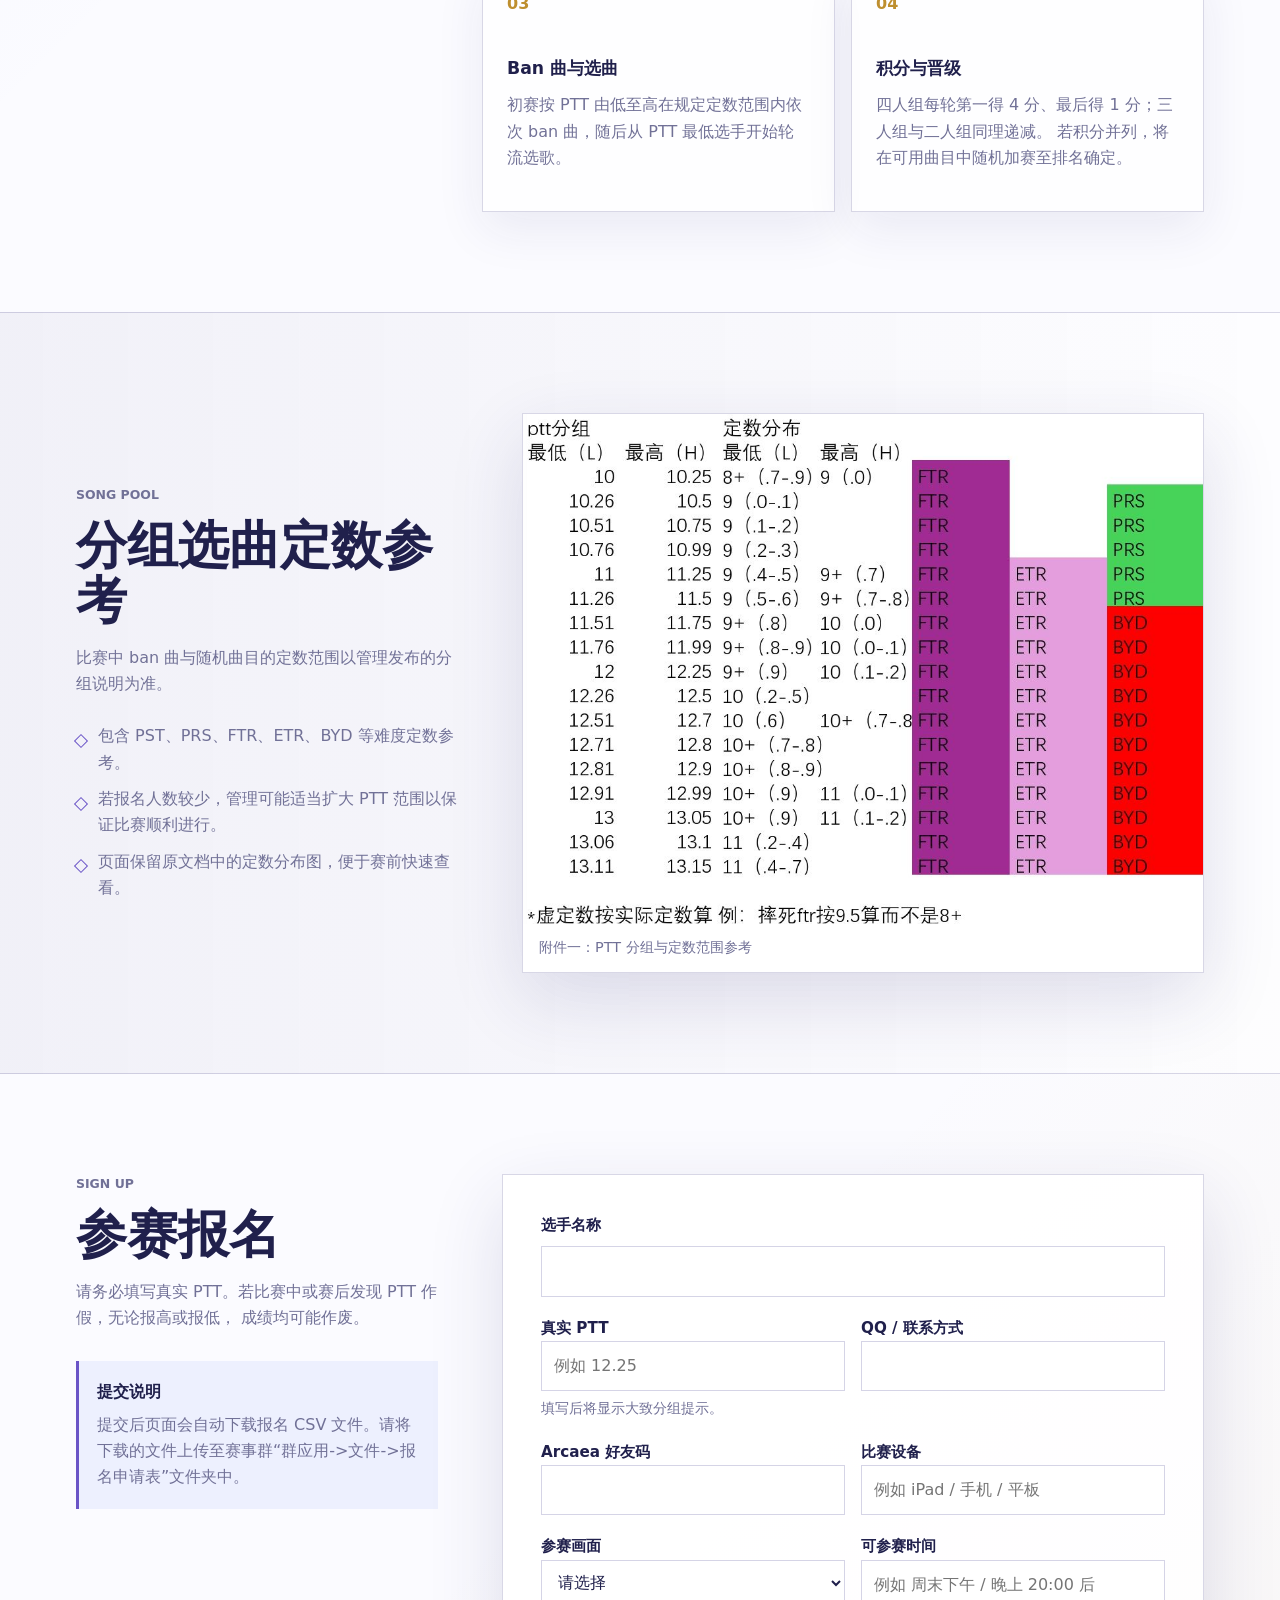
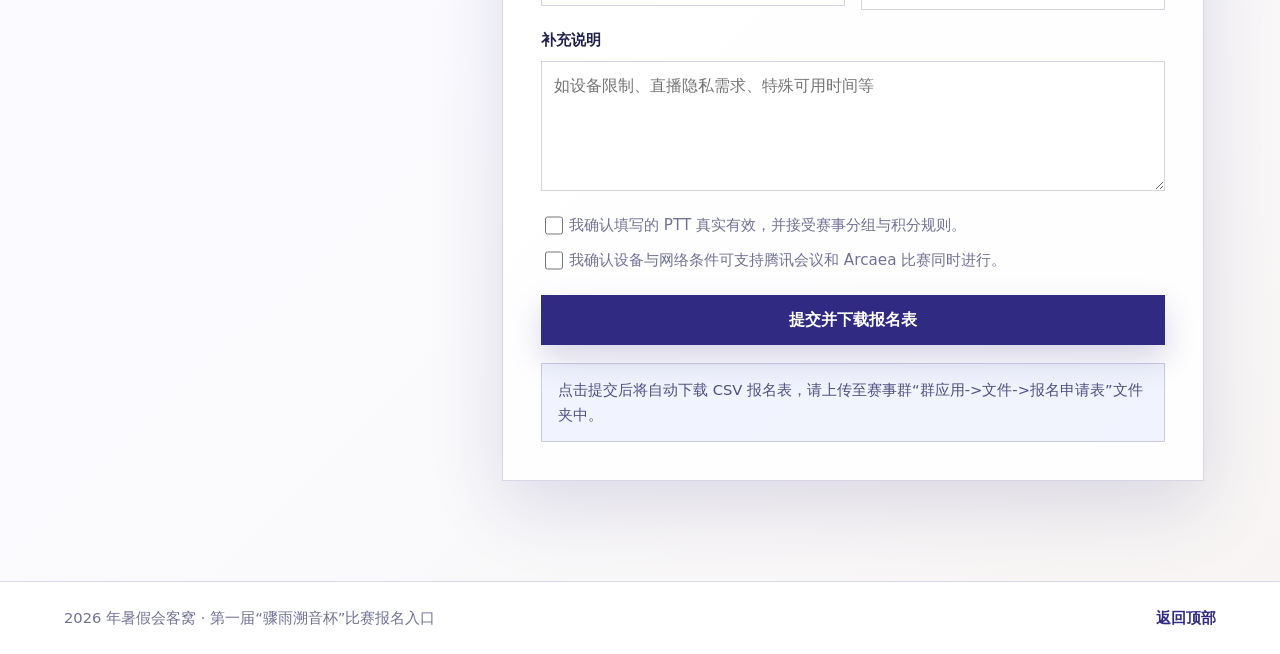
==== commit 2462e45d: "Enable local CSV signup export" ====
--- a/index.html
+++ b/index.html
@@ -140,15 +140,14 @@
           <div class="notice">
             <strong>提交说明</strong>
             <p>
-              报名入口暂未开放。开放时间确定后，管理会在群内发布通知。
+              提交后页面会自动下载报名 CSV 文件。请将下载的文件上传至赛事群“群应用->文件->报名申请表”文件夹中。
             </p>
           </div>
         </div>
 
         <form
           class="signup-form"
-          method="POST"
-          aria-disabled="true"
+          id="signupForm"
         >
 
           <div class="form-row">
@@ -231,9 +230,9 @@
             </label>
           </div>
 
-          <button class="submit-button is-disabled" type="button" disabled>报名暂未开始</button>
+          <button class="submit-button" type="submit">提交并下载报名表</button>
           <div class="form-status show" role="status" aria-live="polite">
-            报名入口暂未开放。开放时间确定后，管理会在群内发布通知。
+            点击提交后将自动下载 CSV 报名表，请上传至赛事群“群应用->文件->报名申请表”文件夹中。
           </div>
         </form>
       </section>
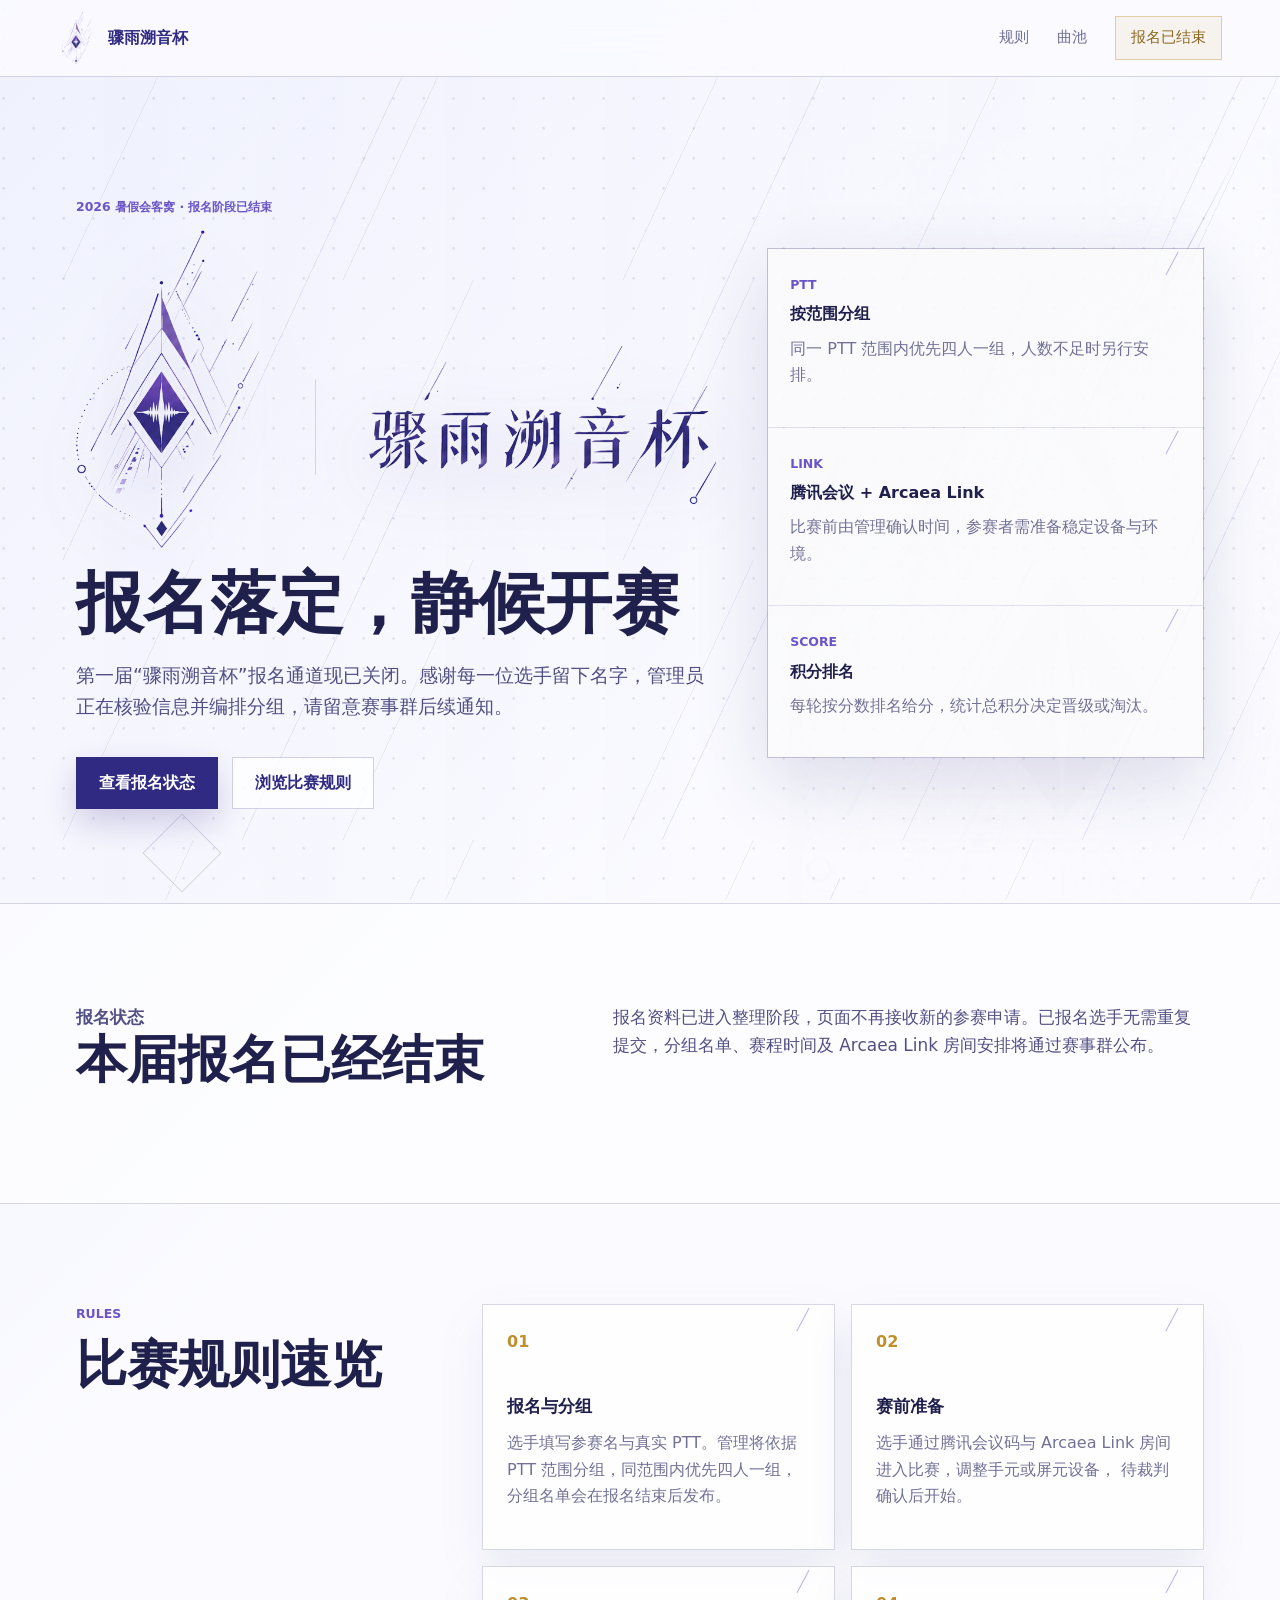
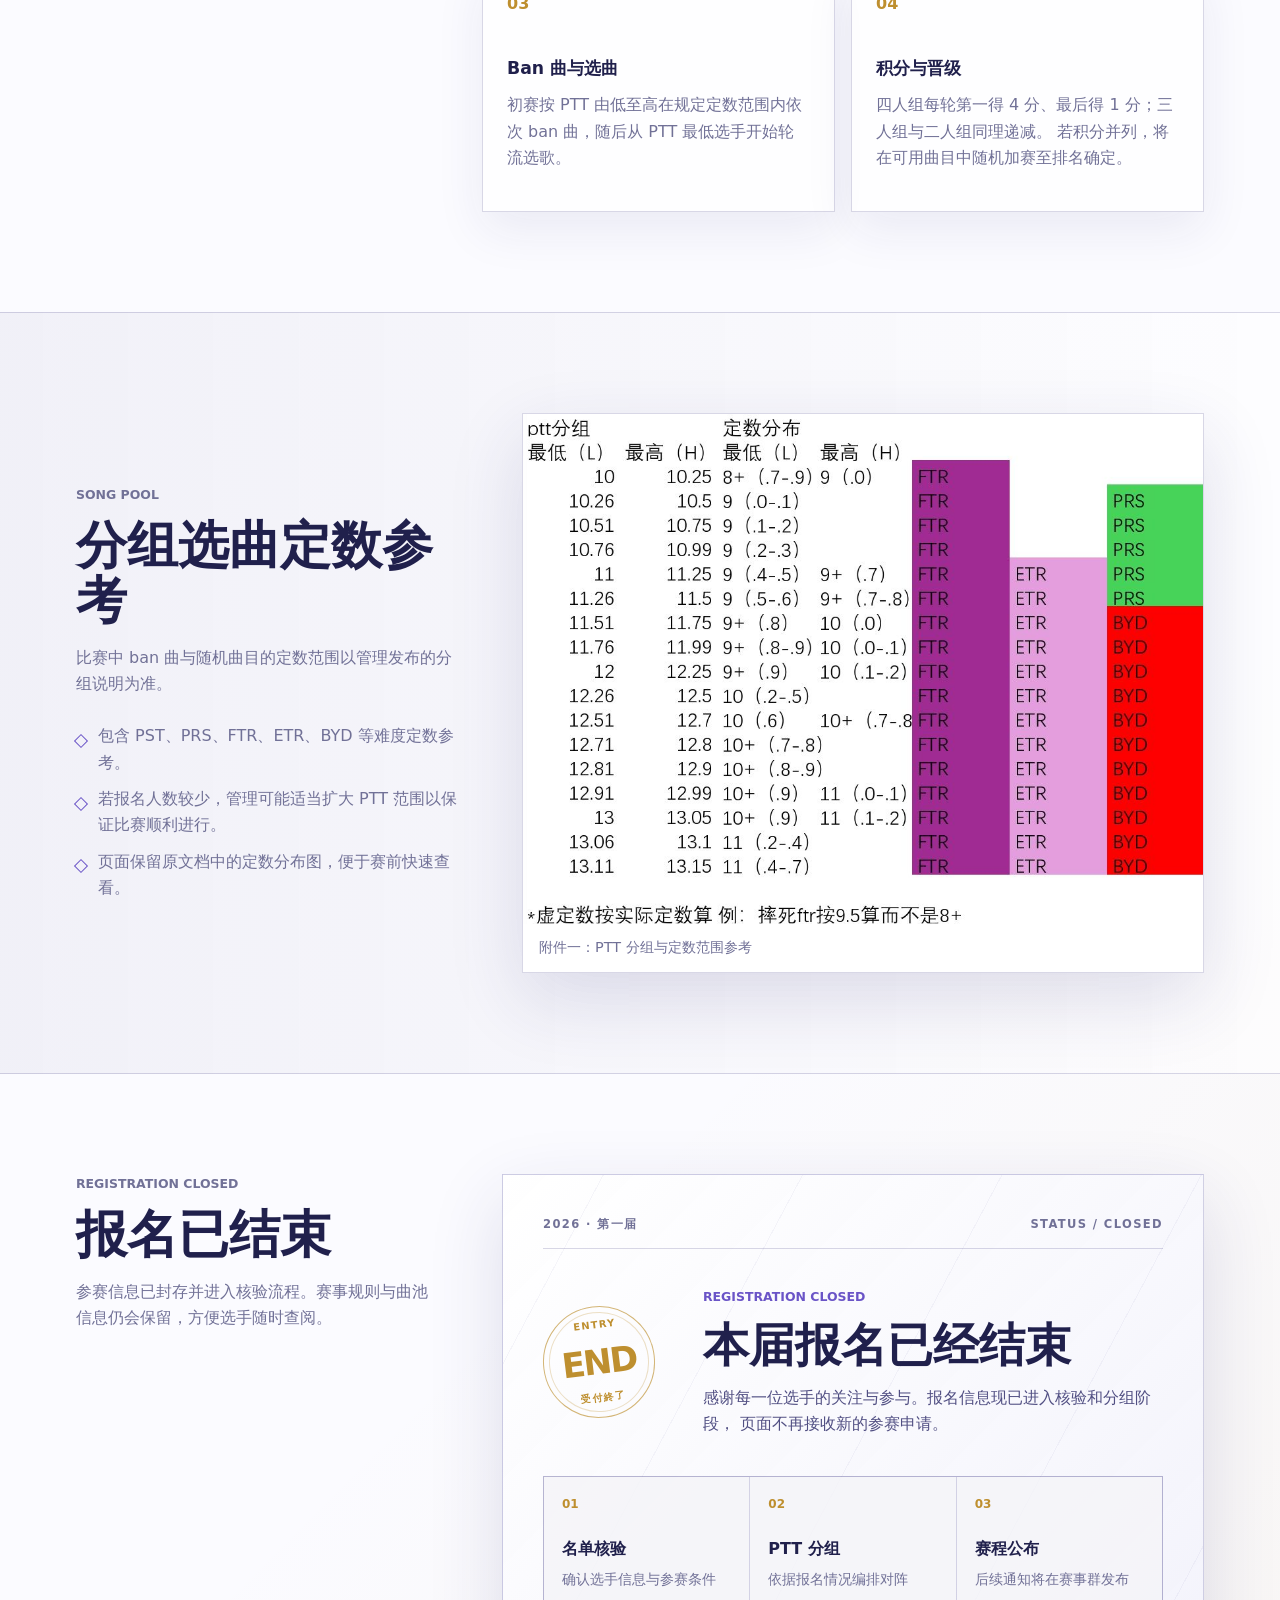
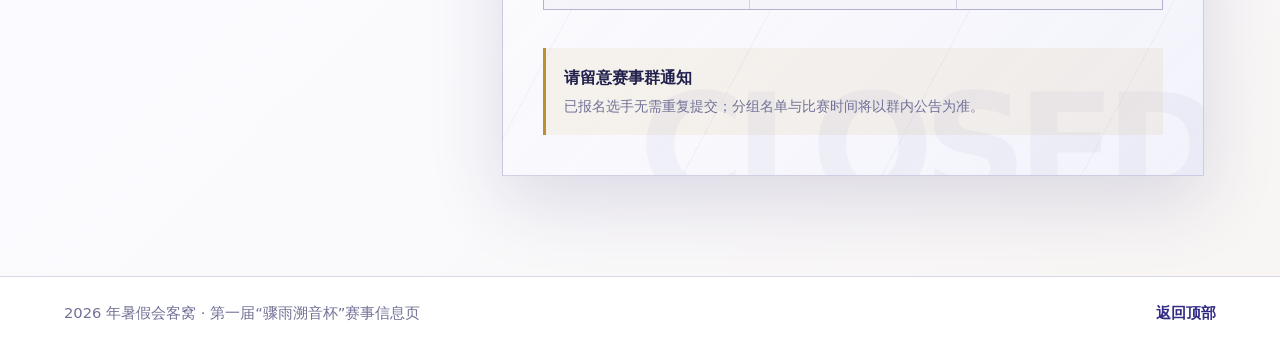
==== commit 1bd67780: "Set registration closed page as default" ====
--- a/index.html
+++ b/index.html
@@ -5,13 +5,13 @@
     <meta name="viewport" content="width=device-width, initial-scale=1" />
     <meta
       name="description"
-      content="2026 年暑假会客窝第一届“骤雨溯音杯”Arcaea 比赛报名入口与规则说明。"
+      content="2026 年暑假会客窝第一届“骤雨溯音杯”Arcaea 比赛报名已结束，赛事信息与规则仍可查阅。"
     />
-    <title>骤雨溯音杯 | 参赛报名</title>
+    <title>骤雨溯音杯 | 报名已结束</title>
     <link rel="icon" href="assets/logo-icon.png" />
     <link rel="stylesheet" href="styles.css" />
   </head>
-  <body>
+  <body data-registration-state="closed">
     <header class="site-header">
       <a class="brand" href="#top" aria-label="骤雨溯音杯首页">
         <img src="assets/logo-icon.png" alt="" />
@@ -20,7 +20,7 @@
       <nav class="nav" aria-label="页面导航">
         <a href="#rules">规则</a>
         <a href="#pool">曲池</a>
-        <a class="nav-cta" href="#signup">报名</a>
+        <a class="nav-cta" id="registrationNav" href="#signup">报名已结束</a>
       </nav>
     </header>
 
@@ -28,16 +28,16 @@
       <section class="hero">
         <div class="hero-backdrop" aria-hidden="true"></div>
         <div class="hero-content">
-          <p class="eyebrow">2026 暑假会客窝 · Arcaea 赛事</p>
+          <p class="eyebrow" id="heroEyebrow">2026 暑假会客窝 · 报名阶段已结束</p>
           <img class="hero-logo" src="assets/logo-main.png" alt="骤雨溯音杯" />
-          <h1>第一届参赛报名入口</h1>
-          <p class="hero-copy">
-            以真实 PTT 分组，在线直播解说，依次完成初赛、晋级赛、淘汰赛与决赛。
-            在雨声与音轨交汇处，留下你的参赛席位。
+          <h1 id="heroTitle">报名落定，静候开赛</h1>
+          <p class="hero-copy" id="heroCopy">
+            第一届“骤雨溯音杯”报名通道现已关闭。感谢每一位选手留下名字，
+            管理员正在核验信息并编排分组，请留意赛事群后续通知。
           </p>
           <div class="hero-actions">
-            <a class="button primary" href="#signup">立即报名</a>
-            <a class="button secondary" href="#rules">查看规则</a>
+            <a class="button primary" id="registrationPrimaryAction" href="#signup">查看报名状态</a>
+            <a class="button secondary" id="registrationSecondaryAction" href="#rules">浏览比赛规则</a>
           </div>
         </div>
         <aside class="hero-panel" aria-label="赛事概要">
@@ -61,12 +61,12 @@
 
       <section class="section intro" aria-labelledby="about-title">
         <div>
-          <p class="section-kicker">报名入口</p>
-          <h2 id="about-title">填写信息后即可提交</h2>
-        </div>
-        <p>
-          报名前请确认比赛当天可预留约一小时，并且设备能同时进行腾讯会议与 Arcaea
-          比赛。报名信息将用于分组、赛程沟通与裁判核验。
+          <p class="section-kicker" id="aboutKicker">报名状态</p>
+          <h2 id="about-title">本届报名已经结束</h2>
+        </div>
+        <p id="aboutCopy">
+          报名资料已进入整理阶段，页面不再接收新的参赛申请。已报名选手无需重复提交，
+          分组名单、赛程时间及 Arcaea Link 房间安排将通过赛事群公布。
         </p>
       </section>
 
@@ -131,13 +131,13 @@
 
       <section class="signup-section" id="signup" aria-labelledby="signup-title">
         <div class="signup-copy">
-          <p class="section-kicker">Sign Up</p>
-          <h2 id="signup-title">参赛报名</h2>
-          <p>
-            请务必填写真实 PTT。若比赛中或赛后发现 PTT 作假，无论报高或报低，
-            成绩均可能作废。
+          <p class="section-kicker" id="signupKicker">Registration Closed</p>
+          <h2 id="signup-title">报名已结束</h2>
+          <p id="signupCopyText">
+            参赛信息已封存并进入核验流程。赛事规则与曲池信息仍会保留，
+            方便选手随时查阅。
           </p>
-          <div class="notice">
+          <div class="notice" id="signupNotice" hidden>
             <strong>提交说明</strong>
             <p>
               提交后页面会自动下载报名 CSV 文件。请将下载的文件上传至赛事群“群应用->文件->报名申请表”文件夹中。
@@ -148,6 +148,8 @@
         <form
           class="signup-form"
           id="signupForm"
+          aria-hidden="true"
+          hidden
         >
 
           <div class="form-row">
@@ -235,11 +237,58 @@
             点击提交后将自动下载 CSV 报名表，请上传至赛事群“群应用->文件->报名申请表”文件夹中。
           </div>
         </form>
+
+        <section
+          class="registration-closed-card"
+          id="registrationClosed"
+          aria-labelledby="closed-card-title"
+        >
+          <div class="closed-card-meta">
+            <span>2026 · 第一届</span>
+            <span>STATUS / CLOSED</span>
+          </div>
+          <div class="closed-card-main">
+            <div class="closed-seal" aria-hidden="true">
+              <span>ENTRY</span>
+              <strong>END</strong>
+              <span>受付終了</span>
+            </div>
+            <div class="closed-card-copy">
+              <p class="section-kicker">Registration Closed</p>
+              <h3 id="closed-card-title">本届报名已经结束</h3>
+              <p>
+                感谢每一位选手的关注与参与。报名信息现已进入核验和分组阶段，
+                页面不再接收新的参赛申请。
+              </p>
+            </div>
+          </div>
+          <div class="closed-progress" aria-label="报名结束后的赛事进度">
+            <article>
+              <span>01</span>
+              <strong>名单核验</strong>
+              <p>确认选手信息与参赛条件</p>
+            </article>
+            <article>
+              <span>02</span>
+              <strong>PTT 分组</strong>
+              <p>依据报名情况编排对阵</p>
+            </article>
+            <article>
+              <span>03</span>
+              <strong>赛程公布</strong>
+              <p>后续通知将在赛事群发布</p>
+            </article>
+          </div>
+          <div class="closed-card-note">
+            <strong>请留意赛事群通知</strong>
+            <p>已报名选手无需重复提交；分组名单与比赛时间将以群内公告为准。</p>
+          </div>
+        </section>
       </section>
     </main>
 
     <footer class="footer">
-      <p>2026 年暑假会客窝 · 第一届“骤雨溯音杯”比赛报名入口</p>
+      <p id="footerCopy">2026 年暑假会客窝 · 第一届“骤雨溯音杯”赛事信息页</p>
       <a href="#top">返回顶部</a>
     </footer>
 
--- a/styles.css
+++ b/styles.css
@@ -59,6 +59,10 @@
   max-width: 100%;
 }
 
+[hidden] {
+  display: none !important;
+}
+
 .site-header {
   position: sticky;
   top: 0;
@@ -191,6 +195,7 @@
   text-transform: uppercase;
 }
 
+
 h1,
 h2,
 h3,
@@ -443,6 +448,191 @@
   border: 1px solid var(--line);
   background: rgba(255, 255, 255, 0.86);
   box-shadow: var(--shadow);
+}
+
+.registration-closed-card {
+  position: relative;
+  display: grid;
+  gap: clamp(24px, 4vw, 38px);
+  min-height: 560px;
+  padding: clamp(24px, 4vw, 40px);
+  overflow: hidden;
+  border: 1px solid rgba(48, 42, 131, 0.22);
+  background:
+    linear-gradient(135deg, rgba(255, 255, 255, 0.96), rgba(241, 241, 251, 0.9)),
+    var(--white);
+  box-shadow: var(--shadow);
+}
+
+.registration-closed-card::before {
+  content: "";
+  position: absolute;
+  inset: 0;
+  background: repeating-linear-gradient(
+    118deg,
+    transparent 0 88px,
+    rgba(48, 42, 131, 0.045) 88px 89px,
+    transparent 89px 176px
+  );
+  pointer-events: none;
+}
+
+.registration-closed-card::after {
+  content: "CLOSED";
+  position: absolute;
+  right: -12px;
+  bottom: -44px;
+  color: rgba(48, 42, 131, 0.04);
+  font-size: clamp(5rem, 12vw, 9rem);
+  font-weight: 900;
+  line-height: 1;
+  letter-spacing: -0.07em;
+  pointer-events: none;
+}
+
+.closed-card-meta,
+.closed-card-main,
+.closed-progress,
+.closed-card-note {
+  position: relative;
+  z-index: 1;
+}
+
+.closed-card-meta {
+  display: flex;
+  justify-content: space-between;
+  gap: 16px;
+  padding-bottom: 14px;
+  border-bottom: 1px solid var(--line);
+  color: var(--muted);
+  font-size: 0.72rem;
+  font-weight: 800;
+  letter-spacing: 0.12em;
+}
+
+.closed-card-main {
+  display: grid;
+  grid-template-columns: 118px minmax(0, 1fr);
+  gap: clamp(24px, 4vw, 42px);
+  align-items: center;
+}
+
+.closed-seal {
+  display: grid;
+  place-items: center;
+  width: 112px;
+  height: 112px;
+  border: 1px solid rgba(190, 143, 47, 0.65);
+  border-radius: 50%;
+  outline: 1px solid rgba(190, 143, 47, 0.28);
+  outline-offset: -7px;
+  color: var(--gold);
+  transform: rotate(-7deg);
+}
+
+.closed-seal span {
+  font-size: 0.62rem;
+  font-weight: 800;
+  letter-spacing: 0.13em;
+}
+
+.closed-seal strong {
+  margin-block: -10px;
+  font-size: 2.15rem;
+  line-height: 1;
+  letter-spacing: -0.06em;
+}
+
+.closed-card-copy h3 {
+  margin-bottom: 14px;
+  font-size: clamp(1.8rem, 3.6vw, 3rem);
+  line-height: 1.1;
+}
+
+.closed-card-copy p:last-child {
+  max-width: 570px;
+  margin-bottom: 0;
+  color: var(--ink-soft);
+}
+
+.closed-progress {
+  display: grid;
+  grid-template-columns: repeat(3, minmax(0, 1fr));
+  gap: 1px;
+  background: var(--line);
+  border: 1px solid var(--line);
+}
+
+.closed-progress article {
+  padding: 18px;
+  background: rgba(255, 255, 255, 0.78);
+}
+
+.closed-progress span,
+.closed-progress strong {
+  display: block;
+}
+
+.closed-progress span {
+  margin-bottom: 22px;
+  color: var(--gold);
+  font-size: 0.75rem;
+  font-weight: 900;
+}
+
+.closed-progress strong {
+  margin-bottom: 5px;
+  color: var(--ink);
+}
+
+.closed-progress p,
+.closed-card-note p {
+  margin: 0;
+  color: var(--muted);
+  font-size: 0.86rem;
+}
+
+.closed-card-note {
+  padding: 17px 18px;
+  border-left: 3px solid var(--gold);
+  background: rgba(190, 143, 47, 0.08);
+}
+
+.closed-card-note strong {
+  display: block;
+  margin-bottom: 4px;
+  color: var(--ink);
+}
+
+body[data-registration-state="closed"] .nav-cta {
+  border-color: rgba(190, 143, 47, 0.38);
+  color: #8b6721;
+  background: rgba(190, 143, 47, 0.08);
+}
+
+body[data-registration-state="closed"] .hero-backdrop {
+  opacity: 0.13;
+  filter: grayscale(0.35);
+}
+
+body[data-registration-state="closed"] .hero-content {
+  animation: closed-reveal 600ms ease-out both;
+}
+
+.registration-closed-card:not([hidden]) {
+  animation: closed-reveal 560ms 120ms ease-out both;
+}
+
+@keyframes closed-reveal {
+  from {
+    opacity: 0;
+    transform: translateY(12px);
+  }
+
+  to {
+    opacity: 1;
+    transform: translateY(0);
+  }
 }
 
 .form-row {
@@ -662,6 +852,28 @@
     max-width: 520px;
   }
 
+
+  .registration-closed-card {
+    min-height: 0;
+  }
+
+  .closed-card-meta {
+    flex-direction: column;
+    gap: 4px;
+  }
+
+  .closed-card-main {
+    grid-template-columns: 1fr;
+  }
+
+  .closed-progress {
+    grid-template-columns: 1fr;
+  }
+
+  .closed-progress span {
+    margin-bottom: 8px;
+  }
+
   h1 {
     font-size: 2.55rem;
   }
